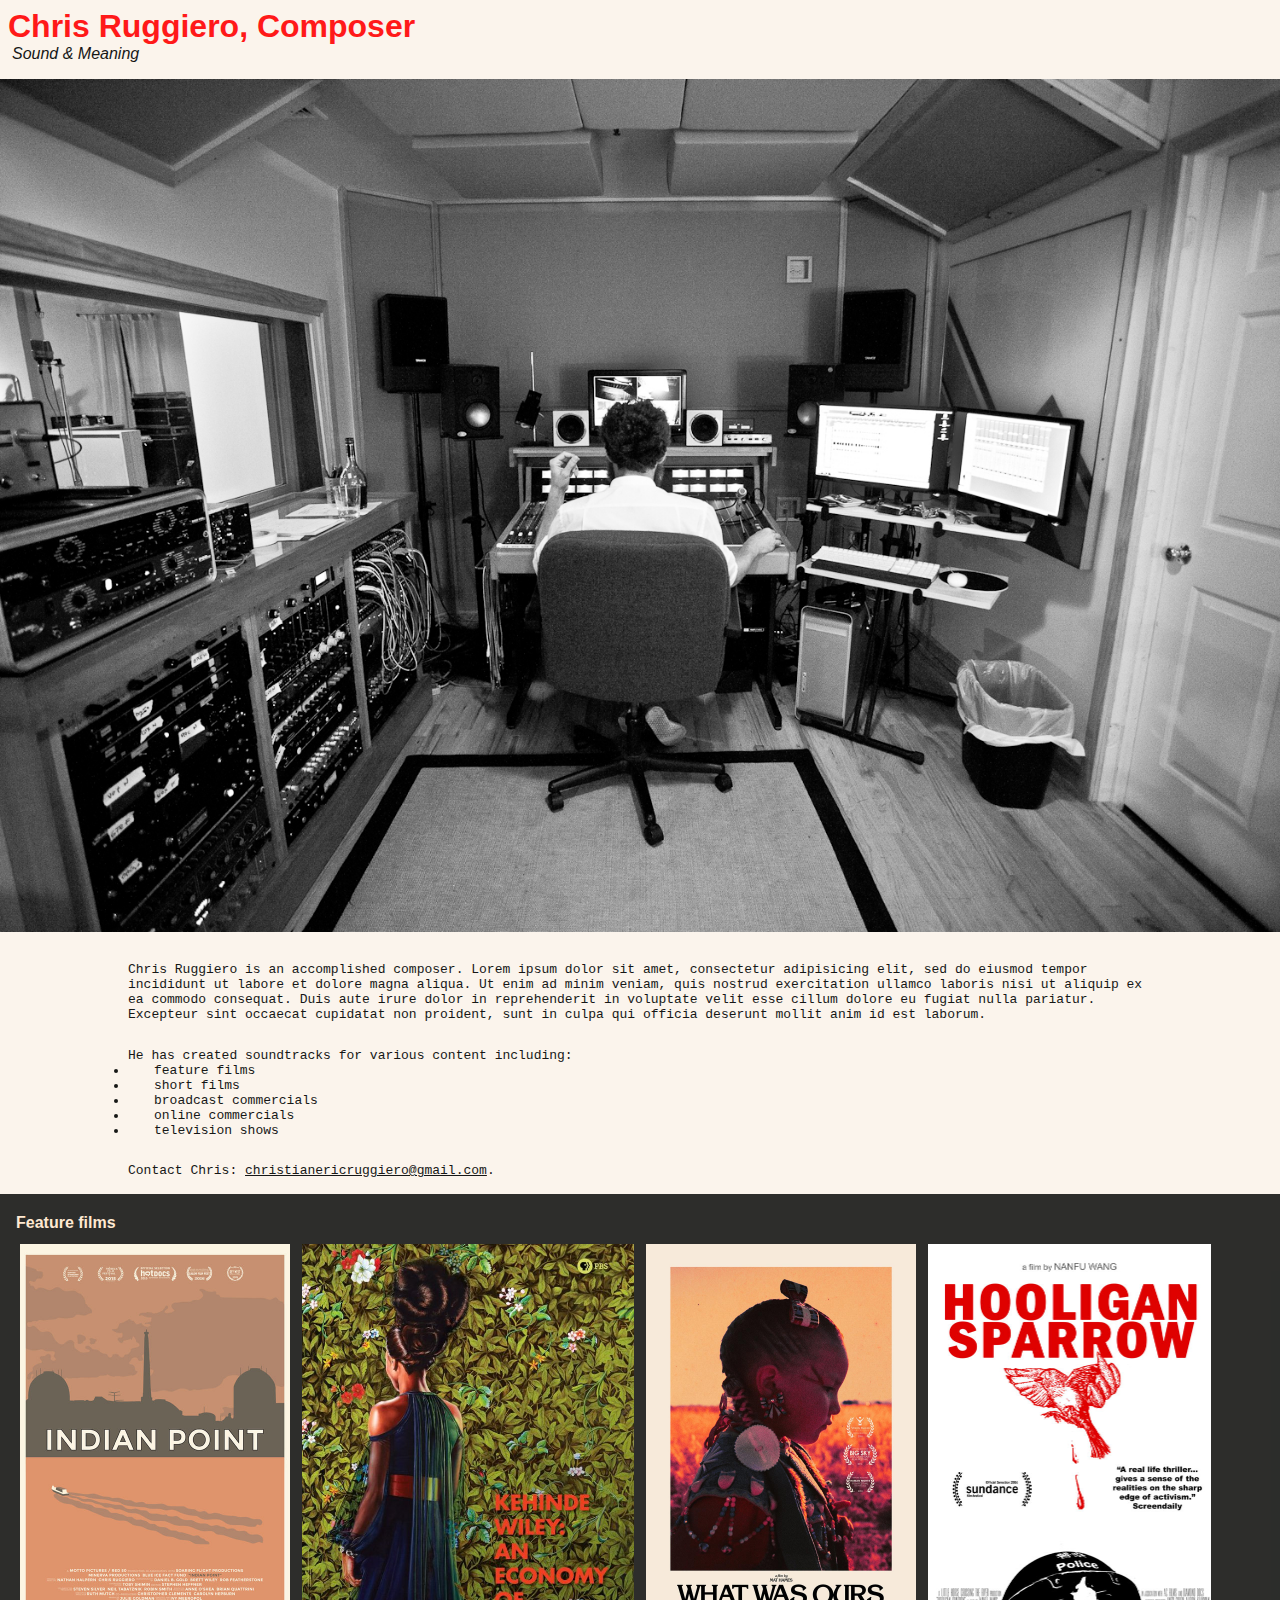
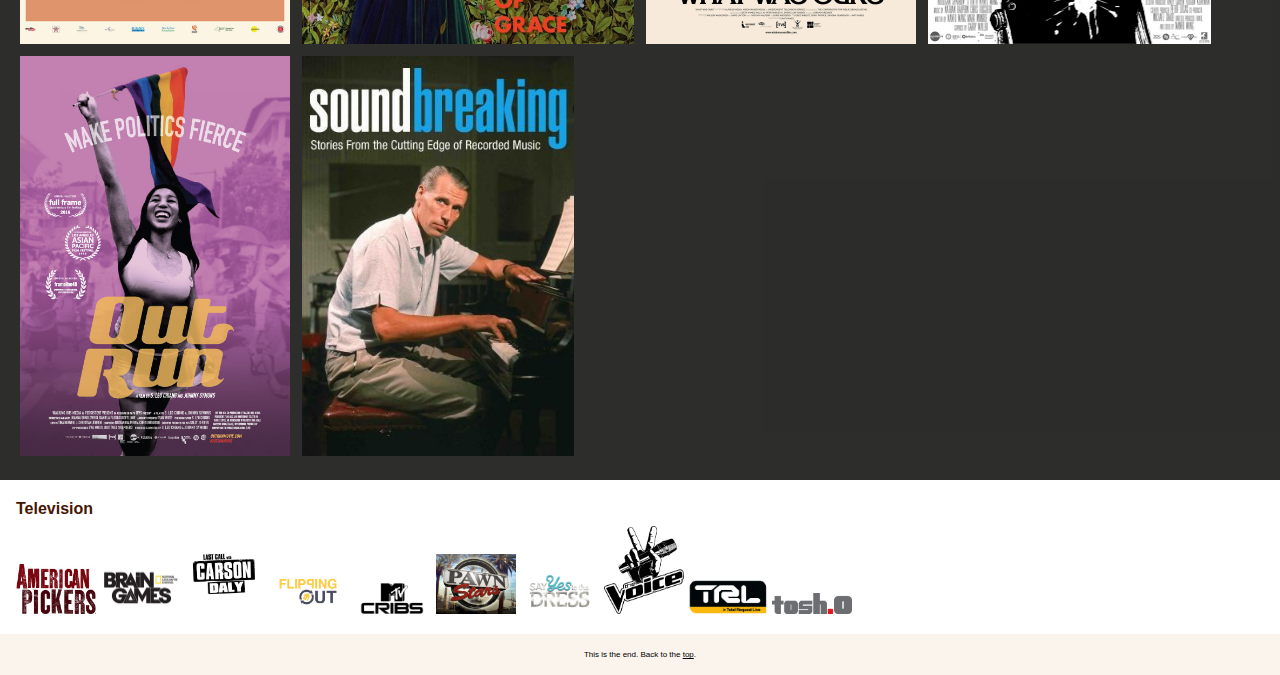
==== unit_3/index.html @ d1f4a10c "homepage getting homey" ====
<!DOCTYPE html>

<html>	

<head>

	<title>Chris Ruggiero, Composer</title>
	<link rel="stylesheet" type="text/css" href="css/style.css">

</head>

<body>
	
	<header>
		<h1>Chris Ruggiero, Composer</h1>

		<p id="slogan">Sound &amp; Meaning</p>
	</header>


	<main>
		<img src="images/gcr_control_room.jpg" alt="control room at GCR" title="Composer Chris Ruggiero hard at work">


		<p>Chris Ruggiero is an accomplished composer. Lorem ipsum dolor sit amet, consectetur adipisicing elit, sed do eiusmod
		tempor incididunt ut labore et dolore magna aliqua. Ut enim ad minim veniam,
		quis nostrud exercitation ullamco laboris nisi ut aliquip ex ea commodo
		consequat. Duis aute irure dolor in reprehenderit in voluptate velit esse
		cillum dolore eu fugiat nulla pariatur. Excepteur sint occaecat cupidatat non
		proident, sunt in culpa qui officia deserunt mollit anim id est laborum.</p>

		<p>He has created soundtracks for various content including: </p>
	
		<ul>
		<li>feature films</li>
		<li>short films</li>
		<li>broadcast commercials</li>
		<li>online commercials</li>
		<li>television shows</li>
		</ul>

		<p>Contact Chris: <a href="mailto:christianericruggiero@gmail.com">christianericruggiero@gmail.com</a>.</p>

	</main>


	<section id="features">

		<h2>Feature films</h2>

		<img src="images/indian_point.jpg" alt="Indian Point movie poster" title="Indian Point movie poster">
		<!--iframe width="100%" height="450" scrolling="no" frameborder="no" src="https://w.soundcloud.com/player/?url=https%3A//api.soundcloud.com/playlists/238064410&amp;auto_play=false&amp;hide_related=false&amp;show_comments=true&amp;show_user=true&amp;show_reposts=false&amp;visual=true"></iframe-->
		<img src="images/kehinde_poster.jpg" alt="Kehinde Wiley movie poster" title="Kehinde Wiley: An economy of grace movie poster">
		<img src="images/what-was-ours-poster.jpg" alt="What Was Ours movie poster" title="What was Ours movie poster">
		<img src="images/hooligan_poster.jpg" alt="Hooligan Sparrow movie poster" title="Hooligan Sparrow movie poster">
		<img src="images/out-run-poster.jpg" alt="Out Run movie poster" title="movie poster for Out Run">
		<img src="images/soundbreaking.jpg" alt="soundbreaking movie poster" title="soundbreaking movie poster">

	</section>

	<section id="television">

		<h2>Television</h2>

		<img src="images/american_pickers.jpg" alt="american pickers logo" title="american pickers logo">
		<img src="images/brain-game.jpg" alt="brain game logo" title="brain game logo">
		<img src="images/carson_daly.png" alt="carson daly logo" title="carson daly logo">
		<img src="images/flipping_out.png" alt="flipping out logo" title="flipping out logo">
		<img src="images/mtv-cribs.png" alt="mTV Cribs logo" title="mTV cribs logo">
		<img src="images/pawn-stars.jpg" alt="pawn stars logo" title="pawn stars logo">
		<img src="images/say_yes.png" alt="say yes to the dress logo" title="say yes to the dress logo">
		<img src="images/the-voice-logo.png" alt="the voice logo" title="the voice logo">
		<img src="images/trl.png" alt="trl logo" title="trl logo">
		<img src="images/tosh-logo.png" alt="tosh logo" title="toshlogo">

	</section>

	<footer>

		<p>This is the end. Back to the <a href="#">top</a>.</p>

	</footer>


</body>
</html>
---- unit_3/css/style.css ----
* {
	margin: 0;
	padding: 0;
}

body {
	/*background: url("http://www.goldcoastrecorders.com/wp-content/uploads/2011/08/ControlRoom-097.jpg");
	background: url("../images/gcr_control_room.jpg");
	background-size: 100%;
	background-repeat: no-repeat;*/
	background-color: rgba(247,234,218,.5);
}

#slogan {
	font-family: Helvetica, sans-serif;
	font-weight: 400;
	text-transform: capitalize;
	color: rgb(22,23,22);
	margin-bottom: 1em;
	font-style: italic;
	padding-left: .75em;
}


h1 {
	font-family: Helvetica, sans-serif;
	font-weight: 800;
	/*text-align: center;*/
	color: rgb(255,25,25);
	font-size: 2em;
	padding-top: .25em;
	padding-left: .25em;
}

h2 {
	font-family: Helvetica, sans-serif;
	font-weight: 700;
	color: #FFE9D2;
	font-size: 1em;
	padding-top: .25em;
	padding-bottom: .5em;
}

main p {
	font-family: monospace;
	color: rgb(22,23,22);
	margin-left: 10%;
	margin-right: 10%;
	padding-top: 2%;
}

ul {
	text-indent: 2em;
	font-family: monospace;
	color: rgb(22,23,22);
	margin-left: 10%;
	margin-right: 10%;
}


main img {
	width: 100%;
}

main {
	padding-bottom: 1em;
}

#features {
	padding: 1em;
	background-color: rgba(22,23,22,.9);
}

#features img {
	height: 400px;
	padding: .25em;
}

#television img {
	width: 80px;
	paddding: .25em;
}

#television {
	padding: 1em;
	background-color: white;
}

#television h2 {
	color: #451500;
}

a {
	color: inherit;
}

footer {
	font-size: .5em;
	font-family: Helvetica, sans-serif;
	padding: 2em;
	text-align: center;
}
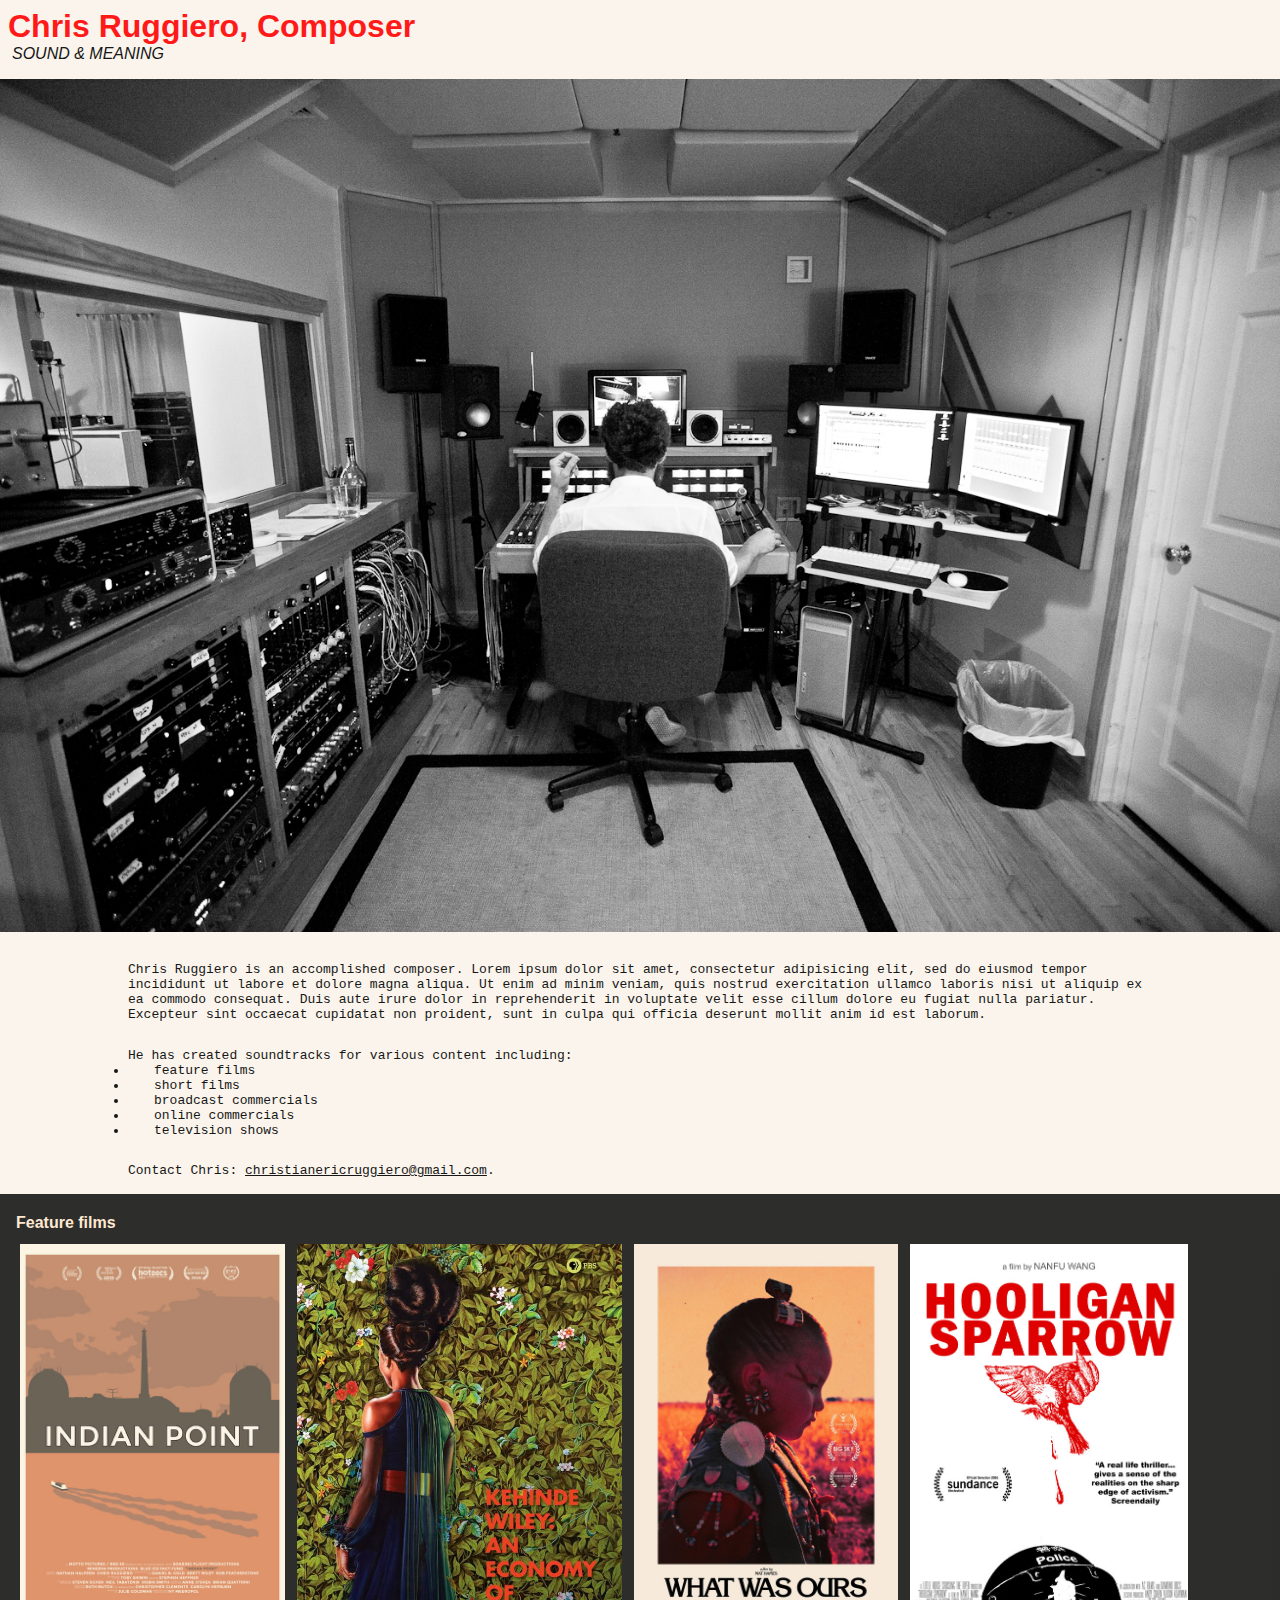
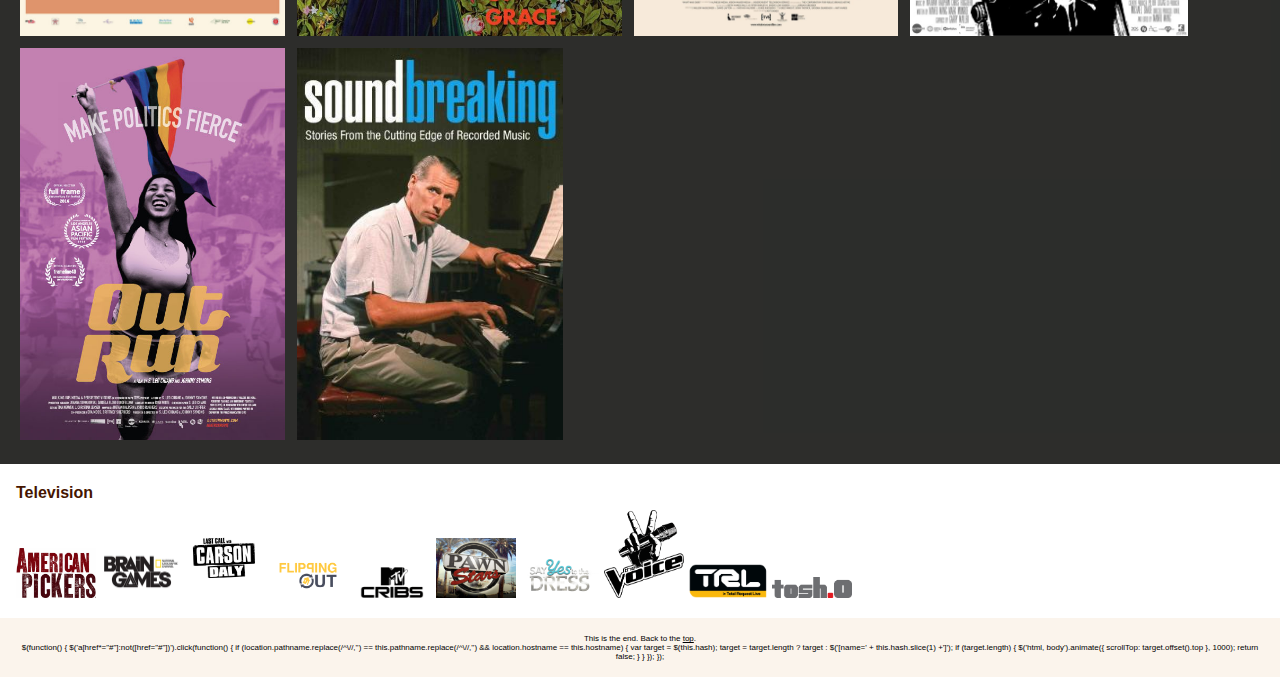
==== commit a3a3f931: "Unit 4 updates. New Type! Probs with margins!" ====
--- a/unit_3/index.html
+++ b/unit_3/index.html
@@ -79,6 +79,21 @@
 
 		<p>This is the end. Back to the <a href="#">top</a>.</p>
 
+		$(function() {
+  $('a[href*="#"]:not([href="#"])').click(function() {
+    if (location.pathname.replace(/^\//,'') == this.pathname.replace(/^\//,'') && location.hostname == this.hostname) {
+      var target = $(this.hash);
+      target = target.length ? target : $('[name=' + this.hash.slice(1) +']');
+      if (target.length) {
+        $('html, body').animate({
+          scrollTop: target.offset().top
+        }, 1000);
+        return false;
+      }
+    }
+  });
+});
+
 	</footer>
 
 
--- a/unit_3/css/style.css
+++ b/unit_3/css/style.css
@@ -1,6 +1,7 @@
 * {
 	margin: 0;
 	padding: 0;
+	box-sizing: border-box;
 }
 
 body {
@@ -14,7 +15,7 @@
 #slogan {
 	font-family: Helvetica, sans-serif;
 	font-weight: 400;
-	text-transform: capitalize;
+	text-transform: uppercase;
 	color: rgb(22,23,22);
 	margin-bottom: 1em;
 	font-style: italic;
